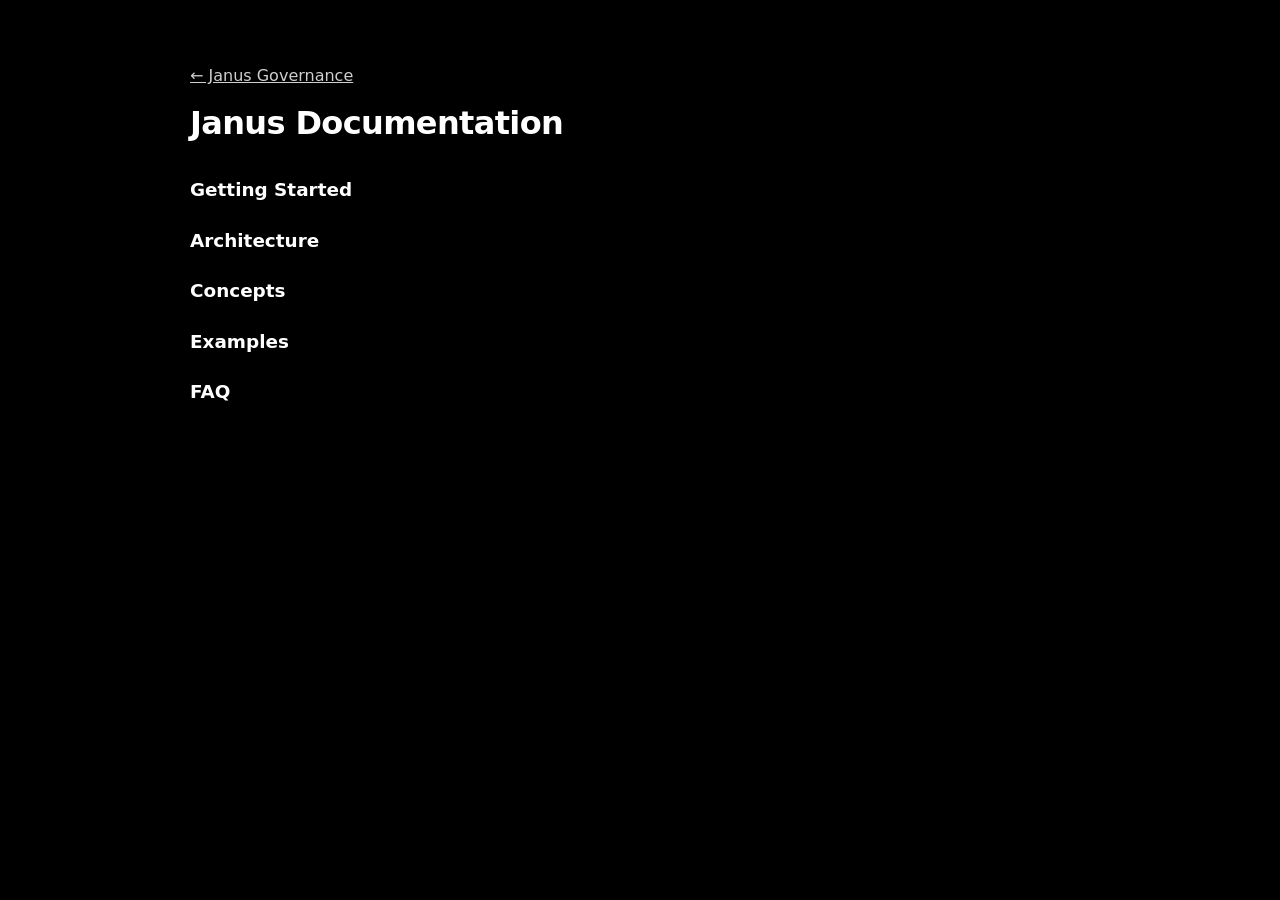
==== index.html @ 2857478a "init: janus docs" ====
<!doctype html>
<html lang="en">
  <head>
    <meta charset="utf-8" />
    <meta name="viewport" content="width=device-width, initial-scale=1" />
    <title>Janus Documentation</title>
    <meta name="description" content="Janus Documentation" />
    <link rel="stylesheet" href="/styles.css" />
  </head>
  <body>
    <main class="container">
      <header class="header">
        <a href="https://janusgovernance.org">← Janus Governance</a>
        <h1>Janus Documentation</h1>
      </header>

      <section aria-label="Documentation Sections">
        <h2>Getting Started</h2>
        <p></p>

        <h2>Architecture</h2>
        <p></p>

        <h2 id="concepts">Concepts</h2>
        <p></p>

        <h2>Examples</h2>
        <p></p>

        <h2>FAQ</h2>
        <p></p>
      </section>
    </main>
  </body>
</html>
---- styles.css ----
:root {
  color-scheme: dark;
  --accent: #ff6a00;
}

body {
  margin: 0;
  padding: 0;
  background: #000;
  color: #fff;
  font-family: system-ui, -apple-system, "Segoe UI", Roboto, Helvetica, Arial,
    "Apple Color Emoji", "Segoe UI Emoji";
  line-height: 1.55;
}

.container {
  max-width: 900px;
  margin: 0 auto;
  padding: 64px 20px 64px;
}

.header {
  margin-bottom: 28px;
}

.header a {
  color: #cfcfcf;
}

.header a:hover,
.header a:focus {
  color: var(--accent);
}

h1 {
  font-size: 2rem;
  letter-spacing: -0.02em;
  margin: 10px 0 0;
}

h2 {
  font-size: 1.15rem;
  margin: 22px 0 10px;
  color: #fff;
}

p {
  margin: 0;
  color: #cfcfcf;
}
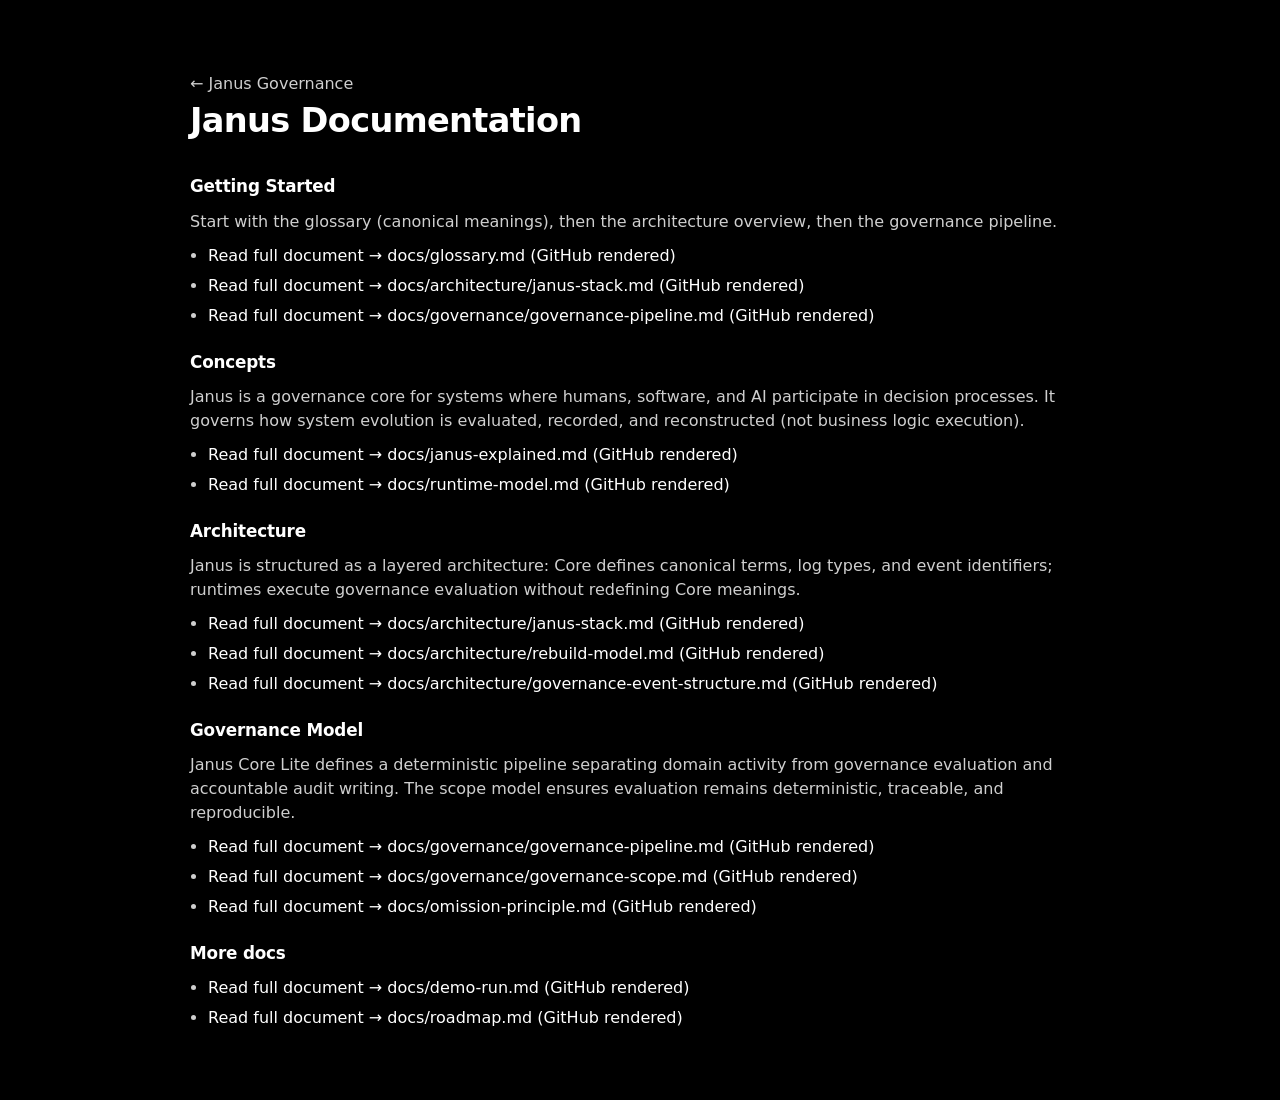
==== commit 998ff4bf: "content: populate site from repo documentation" ====
--- a/index.html
+++ b/index.html
@@ -16,19 +16,121 @@
 
       <section aria-label="Documentation Sections">
         <h2>Getting Started</h2>
-        <p></p>
+        <p>
+          Start with the glossary (canonical meanings), then the architecture overview, then the
+          governance pipeline.
+        </p>
+        <ul aria-label="Getting Started links">
+          <li>
+            <a
+              href="https://github.com/Janus-Governance/janus-governance-core/blob/main/docs/glossary.md"
+              >Read full document → docs/glossary.md (GitHub rendered)</a
+            >
+          </li>
+          <li>
+            <a
+              href="https://github.com/Janus-Governance/janus-governance-core/blob/main/docs/architecture/janus-stack.md"
+              >Read full document → docs/architecture/janus-stack.md (GitHub rendered)</a
+            >
+          </li>
+          <li>
+            <a
+              href="https://github.com/Janus-Governance/janus-governance-core/blob/main/docs/governance/governance-pipeline.md"
+              >Read full document → docs/governance/governance-pipeline.md (GitHub rendered)</a
+            >
+          </li>
+        </ul>
+
+        <h2 id="concepts">Concepts</h2>
+        <p>
+          Janus is a governance core for systems where humans, software, and AI participate in
+          decision processes. It governs how system evolution is evaluated, recorded, and
+          reconstructed (not business logic execution).
+        </p>
+        <ul aria-label="Concept links">
+          <li>
+            <a
+              href="https://github.com/Janus-Governance/janus-governance-core/blob/main/docs/janus-explained.md"
+              >Read full document → docs/janus-explained.md (GitHub rendered)</a
+            >
+          </li>
+          <li>
+            <a
+              href="https://github.com/Janus-Governance/janus-governance-core/blob/main/docs/runtime-model.md"
+              >Read full document → docs/runtime-model.md (GitHub rendered)</a
+            >
+          </li>
+        </ul>
 
         <h2>Architecture</h2>
-        <p></p>
+        <p>
+          Janus is structured as a layered architecture: Core defines canonical terms, log types,
+          and event identifiers; runtimes execute governance evaluation without redefining Core
+          meanings.
+        </p>
+        <ul aria-label="Architecture links">
+          <li>
+            <a
+              href="https://github.com/Janus-Governance/janus-governance-core/blob/main/docs/architecture/janus-stack.md"
+              >Read full document → docs/architecture/janus-stack.md (GitHub rendered)</a
+            >
+          </li>
+          <li>
+            <a
+              href="https://github.com/Janus-Governance/janus-governance-core/blob/main/docs/architecture/rebuild-model.md"
+              >Read full document → docs/architecture/rebuild-model.md (GitHub rendered)</a
+            >
+          </li>
+          <li>
+            <a
+              href="https://github.com/Janus-Governance/janus-governance-core/blob/main/docs/architecture/governance-event-structure.md"
+              >Read full document → docs/architecture/governance-event-structure.md (GitHub rendered)</a
+            >
+          </li>
+        </ul>
 
-        <h2 id="concepts">Concepts</h2>
-        <p></p>
+        <h2>Governance Model</h2>
+        <p>
+          Janus Core Lite defines a deterministic pipeline separating domain activity from
+          governance evaluation and accountable audit writing. The scope model ensures evaluation
+          remains deterministic, traceable, and reproducible.
+        </p>
+        <ul aria-label="Governance model links">
+          <li>
+            <a
+              href="https://github.com/Janus-Governance/janus-governance-core/blob/main/docs/governance/governance-pipeline.md"
+              >Read full document → docs/governance/governance-pipeline.md (GitHub rendered)</a
+            >
+          </li>
+          <li>
+            <a
+              href="https://github.com/Janus-Governance/janus-governance-core/blob/main/docs/governance/governance-scope.md"
+              >Read full document → docs/governance/governance-scope.md (GitHub rendered)</a
+            >
+          </li>
+          <li>
+            <a
+              href="https://github.com/Janus-Governance/janus-governance-core/blob/main/docs/omission-principle.md"
+              >Read full document → docs/omission-principle.md (GitHub rendered)</a
+            >
+          </li>
+        </ul>
 
-        <h2>Examples</h2>
-        <p></p>
-
-        <h2>FAQ</h2>
-        <p></p>
+        <h2>More docs</h2>
+        <ul aria-label="Additional documentation links">
+          <li>
+            <a
+              href="https://github.com/Janus-Governance/janus-governance-core/blob/main/docs/demo-run.md"
+              >Read full document → docs/demo-run.md (GitHub rendered)</a
+            >
+          </li>
+          <li>
+            <a
+              href="https://github.com/Janus-Governance/janus-governance-core/blob/main/docs/roadmap.md"
+              >Read full document → docs/roadmap.md (GitHub rendered)</a
+            >
+          </li>
+        </ul>
       </section>
     </main>
   </body>
--- a/styles.css
+++ b/styles.css
@@ -10,37 +10,48 @@
   color: #fff;
   font-family: system-ui, -apple-system, "Segoe UI", Roboto, Helvetica, Arial,
     "Apple Color Emoji", "Segoe UI Emoji";
-  line-height: 1.55;
+  line-height: 1.5;
 }
 
 .container {
   max-width: 900px;
   margin: 0 auto;
-  padding: 64px 20px 64px;
+  padding: 72px 20px 64px;
 }
 
 .header {
   margin-bottom: 28px;
 }
 
+
+a {
+  color: #fff;
+  text-decoration: none;
+}
+
+a:hover,
+a:focus {
+  color: var(--accent);
+  text-decoration: underline;
+  text-underline-offset: 3px;
+}
+
 .header a {
   color: #cfcfcf;
 }
 
-.header a:hover,
-.header a:focus {
-  color: var(--accent);
-}
-
 h1 {
-  font-size: 2rem;
+  font-size: 2.1rem;
+  font-weight: 750;
   letter-spacing: -0.02em;
-  margin: 10px 0 0;
+  margin: 0 0 10px;
 }
 
 h2 {
-  font-size: 1.15rem;
   margin: 22px 0 10px;
+  font-size: 1.05rem;
+  font-weight: 650;
+  letter-spacing: -0.01em;
   color: #fff;
 }
 
@@ -48,3 +59,13 @@
   margin: 0;
   color: #cfcfcf;
 }
+
+ul {
+  margin: 10px 0 0;
+  padding-left: 18px;
+}
+
+li {
+  margin: 6px 0;
+  color: #cfcfcf;
+}
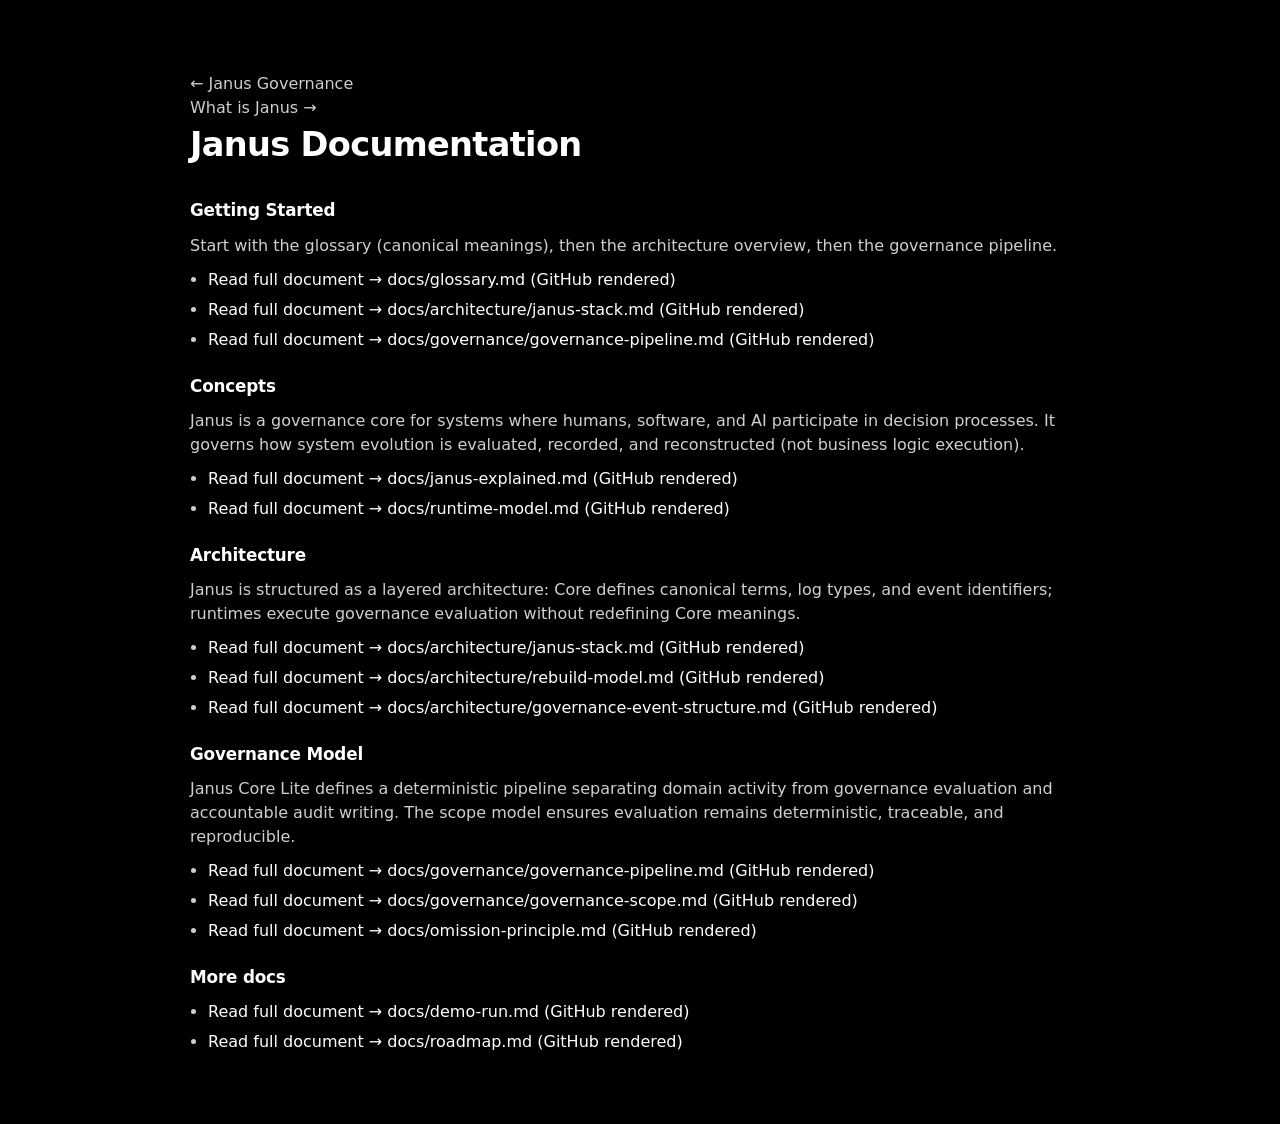
==== commit 9928a77a: "nav: add canonical what-is-janus link" ====
--- a/index.html
+++ b/index.html
@@ -10,7 +10,8 @@
   <body>
     <main class="container">
       <header class="header">
-        <a href="https://janusgovernance.org">← Janus Governance</a>
+        <a href="https://janusgovernance.org">← Janus Governance</a><br />
+        <a href="https://janusgovernance.org/what-is-janus.html">What is Janus →</a>
         <h1>Janus Documentation</h1>
       </header>
 
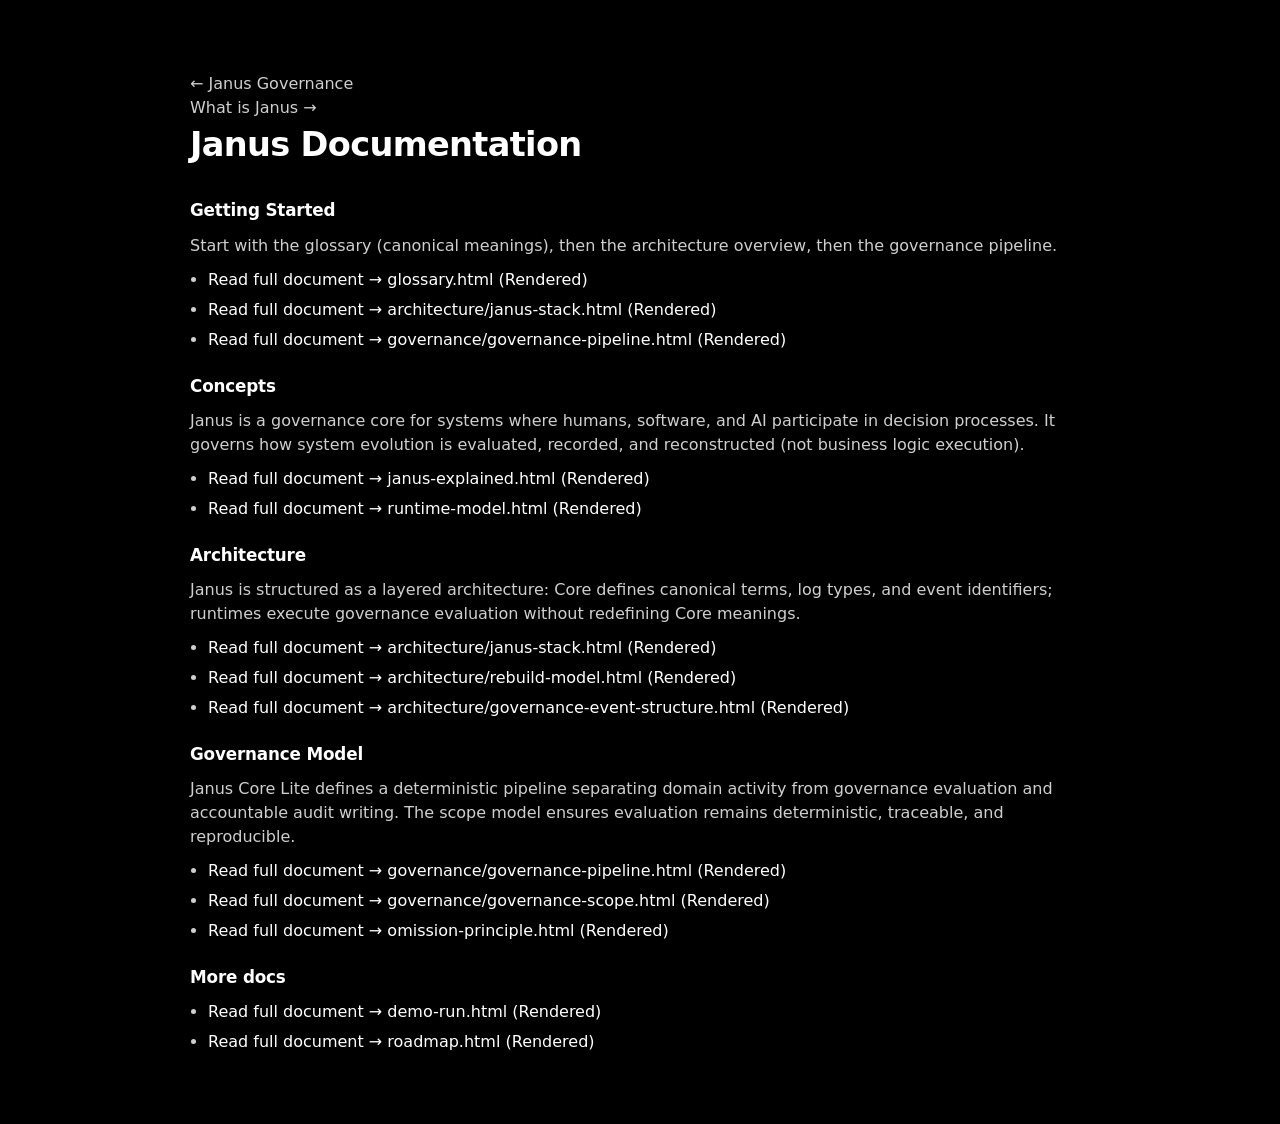
==== commit bdfb65a8: "fix(docs): serve rendered pages and fix link targets" ====
--- a/index.html
+++ b/index.html
@@ -24,20 +24,20 @@
         <ul aria-label="Getting Started links">
           <li>
             <a
-              href="https://github.com/Janus-Governance/janus-governance-core/blob/main/docs/glossary.md"
-              >Read full document → docs/glossary.md (GitHub rendered)</a
+              href="glossary.html"
+              >Read full document → glossary.html (Rendered)</a
             >
           </li>
           <li>
             <a
-              href="https://github.com/Janus-Governance/janus-governance-core/blob/main/docs/architecture/janus-stack.md"
-              >Read full document → docs/architecture/janus-stack.md (GitHub rendered)</a
+              href="architecture/janus-stack.html"
+              >Read full document → architecture/janus-stack.html (Rendered)</a
             >
           </li>
           <li>
             <a
-              href="https://github.com/Janus-Governance/janus-governance-core/blob/main/docs/governance/governance-pipeline.md"
-              >Read full document → docs/governance/governance-pipeline.md (GitHub rendered)</a
+              href="governance/governance-pipeline.html"
+              >Read full document → governance/governance-pipeline.html (Rendered)</a
             >
           </li>
         </ul>
@@ -51,14 +51,14 @@
         <ul aria-label="Concept links">
           <li>
             <a
-              href="https://github.com/Janus-Governance/janus-governance-core/blob/main/docs/janus-explained.md"
-              >Read full document → docs/janus-explained.md (GitHub rendered)</a
+              href="janus-explained.html"
+              >Read full document → janus-explained.html (Rendered)</a
             >
           </li>
           <li>
             <a
-              href="https://github.com/Janus-Governance/janus-governance-core/blob/main/docs/runtime-model.md"
-              >Read full document → docs/runtime-model.md (GitHub rendered)</a
+              href="runtime-model.html"
+              >Read full document → runtime-model.html (Rendered)</a
             >
           </li>
         </ul>
@@ -72,20 +72,20 @@
         <ul aria-label="Architecture links">
           <li>
             <a
-              href="https://github.com/Janus-Governance/janus-governance-core/blob/main/docs/architecture/janus-stack.md"
-              >Read full document → docs/architecture/janus-stack.md (GitHub rendered)</a
+              href="architecture/janus-stack.html"
+              >Read full document → architecture/janus-stack.html (Rendered)</a
             >
           </li>
           <li>
             <a
-              href="https://github.com/Janus-Governance/janus-governance-core/blob/main/docs/architecture/rebuild-model.md"
-              >Read full document → docs/architecture/rebuild-model.md (GitHub rendered)</a
+              href="architecture/rebuild-model.html"
+              >Read full document → architecture/rebuild-model.html (Rendered)</a
             >
           </li>
           <li>
             <a
-              href="https://github.com/Janus-Governance/janus-governance-core/blob/main/docs/architecture/governance-event-structure.md"
-              >Read full document → docs/architecture/governance-event-structure.md (GitHub rendered)</a
+              href="architecture/governance-event-structure.html"
+              >Read full document → architecture/governance-event-structure.html (Rendered)</a
             >
           </li>
         </ul>
@@ -99,20 +99,20 @@
         <ul aria-label="Governance model links">
           <li>
             <a
-              href="https://github.com/Janus-Governance/janus-governance-core/blob/main/docs/governance/governance-pipeline.md"
-              >Read full document → docs/governance/governance-pipeline.md (GitHub rendered)</a
+              href="governance/governance-pipeline.html"
+              >Read full document → governance/governance-pipeline.html (Rendered)</a
             >
           </li>
           <li>
             <a
-              href="https://github.com/Janus-Governance/janus-governance-core/blob/main/docs/governance/governance-scope.md"
-              >Read full document → docs/governance/governance-scope.md (GitHub rendered)</a
+              href="governance/governance-scope.html"
+              >Read full document → governance/governance-scope.html (Rendered)</a
             >
           </li>
           <li>
             <a
-              href="https://github.com/Janus-Governance/janus-governance-core/blob/main/docs/omission-principle.md"
-              >Read full document → docs/omission-principle.md (GitHub rendered)</a
+              href="omission-principle.html"
+              >Read full document → omission-principle.html (Rendered)</a
             >
           </li>
         </ul>
@@ -121,14 +121,14 @@
         <ul aria-label="Additional documentation links">
           <li>
             <a
-              href="https://github.com/Janus-Governance/janus-governance-core/blob/main/docs/demo-run.md"
-              >Read full document → docs/demo-run.md (GitHub rendered)</a
+              href="demo-run.html"
+              >Read full document → demo-run.html (Rendered)</a
             >
           </li>
           <li>
             <a
-              href="https://github.com/Janus-Governance/janus-governance-core/blob/main/docs/roadmap.md"
-              >Read full document → docs/roadmap.md (GitHub rendered)</a
+              href="roadmap.html"
+              >Read full document → roadmap.html (Rendered)</a
             >
           </li>
         </ul>
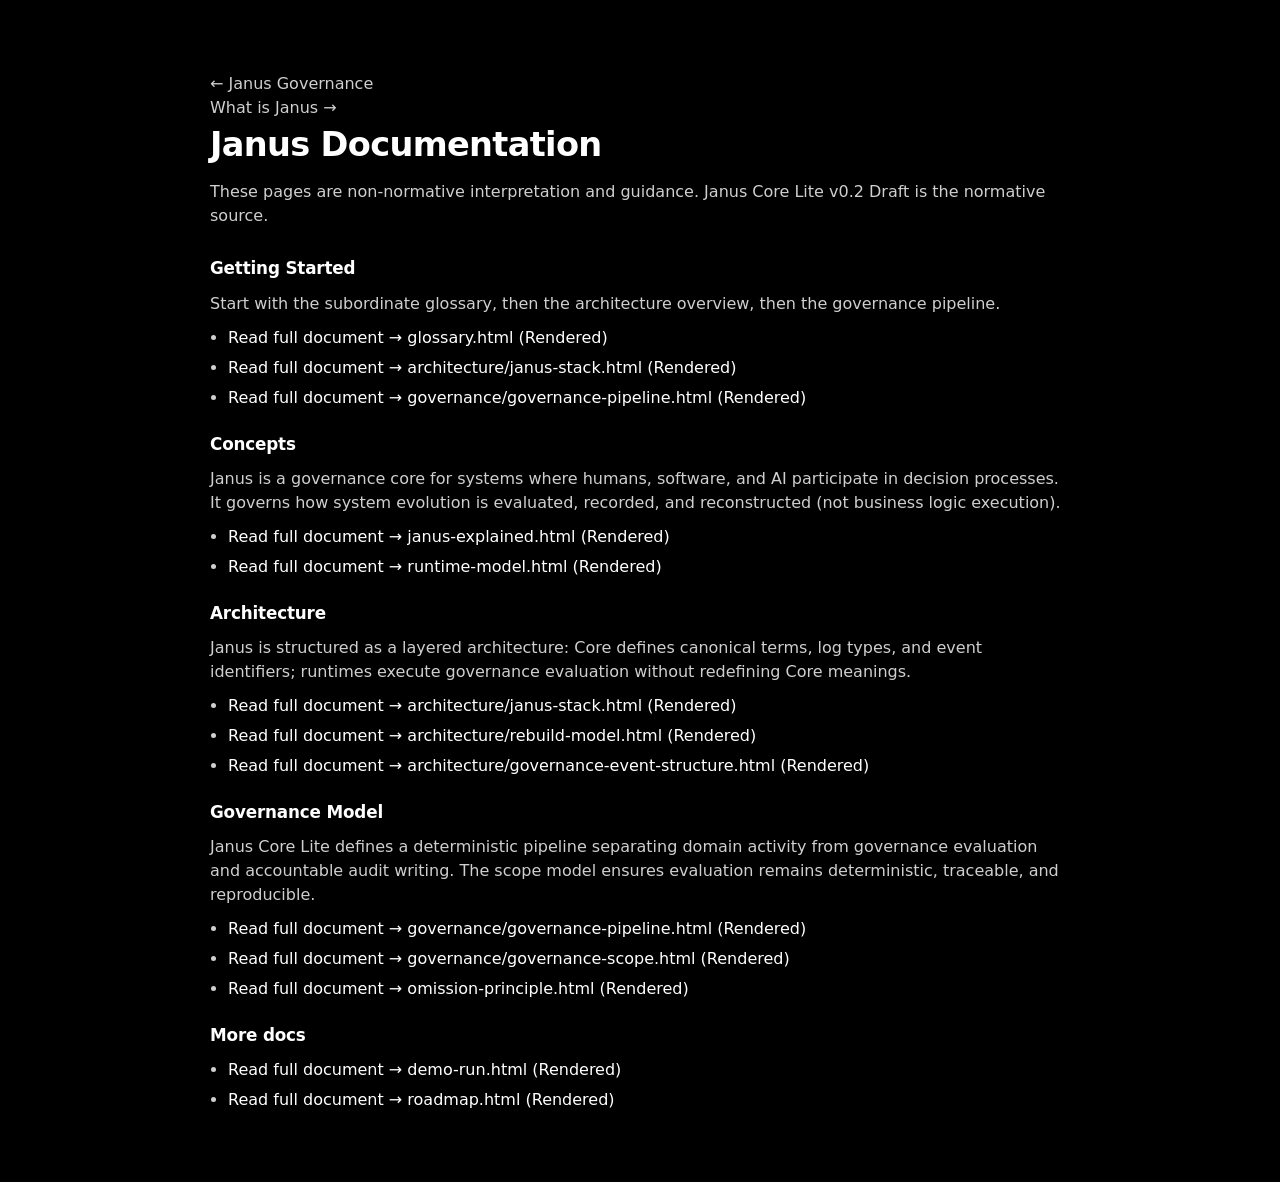
==== commit 72850643: "Align documentation with Core Lite v0.2 (D-07.2)" ====
--- a/index.html
+++ b/index.html
@@ -13,12 +13,13 @@
         <a href="https://janusgovernance.org">← Janus Governance</a><br />
         <a href="https://janusgovernance.org/what-is-janus.html">What is Janus →</a>
         <h1>Janus Documentation</h1>
+        <p>These pages are non-normative interpretation and guidance. <a href="https://github.com/Janus-Governance/janus-governance-core/blob/main/core/lite/JANUS_CORE_LITE_v0.2.md">Janus Core Lite v0.2 Draft</a> is the normative source.</p>
       </header>
 
       <section aria-label="Documentation Sections">
         <h2>Getting Started</h2>
         <p>
-          Start with the glossary (canonical meanings), then the architecture overview, then the
+          Start with the subordinate glossary, then the architecture overview, then the
           governance pipeline.
         </p>
         <ul aria-label="Getting Started links">
--- a/styles.css
+++ b/styles.css
@@ -1,13 +1,25 @@
 :root {
   color-scheme: dark;
+  --background: #000;
+  --primary-text: #fff;
+  --secondary-text: #cfcfcf;
   --accent: #ff6a00;
+  --border: #222;
+  --surface: #0b0b0b;
+  --hover-surface: #111;
+}
+
+*,
+*::before,
+*::after {
+  box-sizing: border-box;
 }
 
 body {
   margin: 0;
   padding: 0;
-  background: #000;
-  color: #fff;
+  background: var(--background);
+  color: var(--primary-text);
   font-family: system-ui, -apple-system, "Segoe UI", Roboto, Helvetica, Arial,
     "Apple Color Emoji", "Segoe UI Emoji";
   line-height: 1.5;
@@ -25,7 +37,7 @@
 
 
 a {
-  color: #fff;
+  color: var(--primary-text);
   text-decoration: none;
 }
 
@@ -40,6 +52,13 @@
   color: #cfcfcf;
 }
 
+.header a:hover,
+.header a:focus {
+  color: var(--accent);
+  text-decoration: underline;
+  text-underline-offset: 3px;
+}
+
 h1 {
   font-size: 2.1rem;
   font-weight: 750;
@@ -52,12 +71,12 @@
   font-size: 1.05rem;
   font-weight: 650;
   letter-spacing: -0.01em;
-  color: #fff;
+  color: var(--primary-text);
 }
 
 p {
   margin: 0;
-  color: #cfcfcf;
+  color: var(--secondary-text);
 }
 
 ul {
@@ -67,5 +86,11 @@
 
 li {
   margin: 6px 0;
-  color: #cfcfcf;
+  color: var(--secondary-text);
 }
+
+.subtitle,
+.muted,
+.secondary {
+  color: var(--secondary-text);
+}
